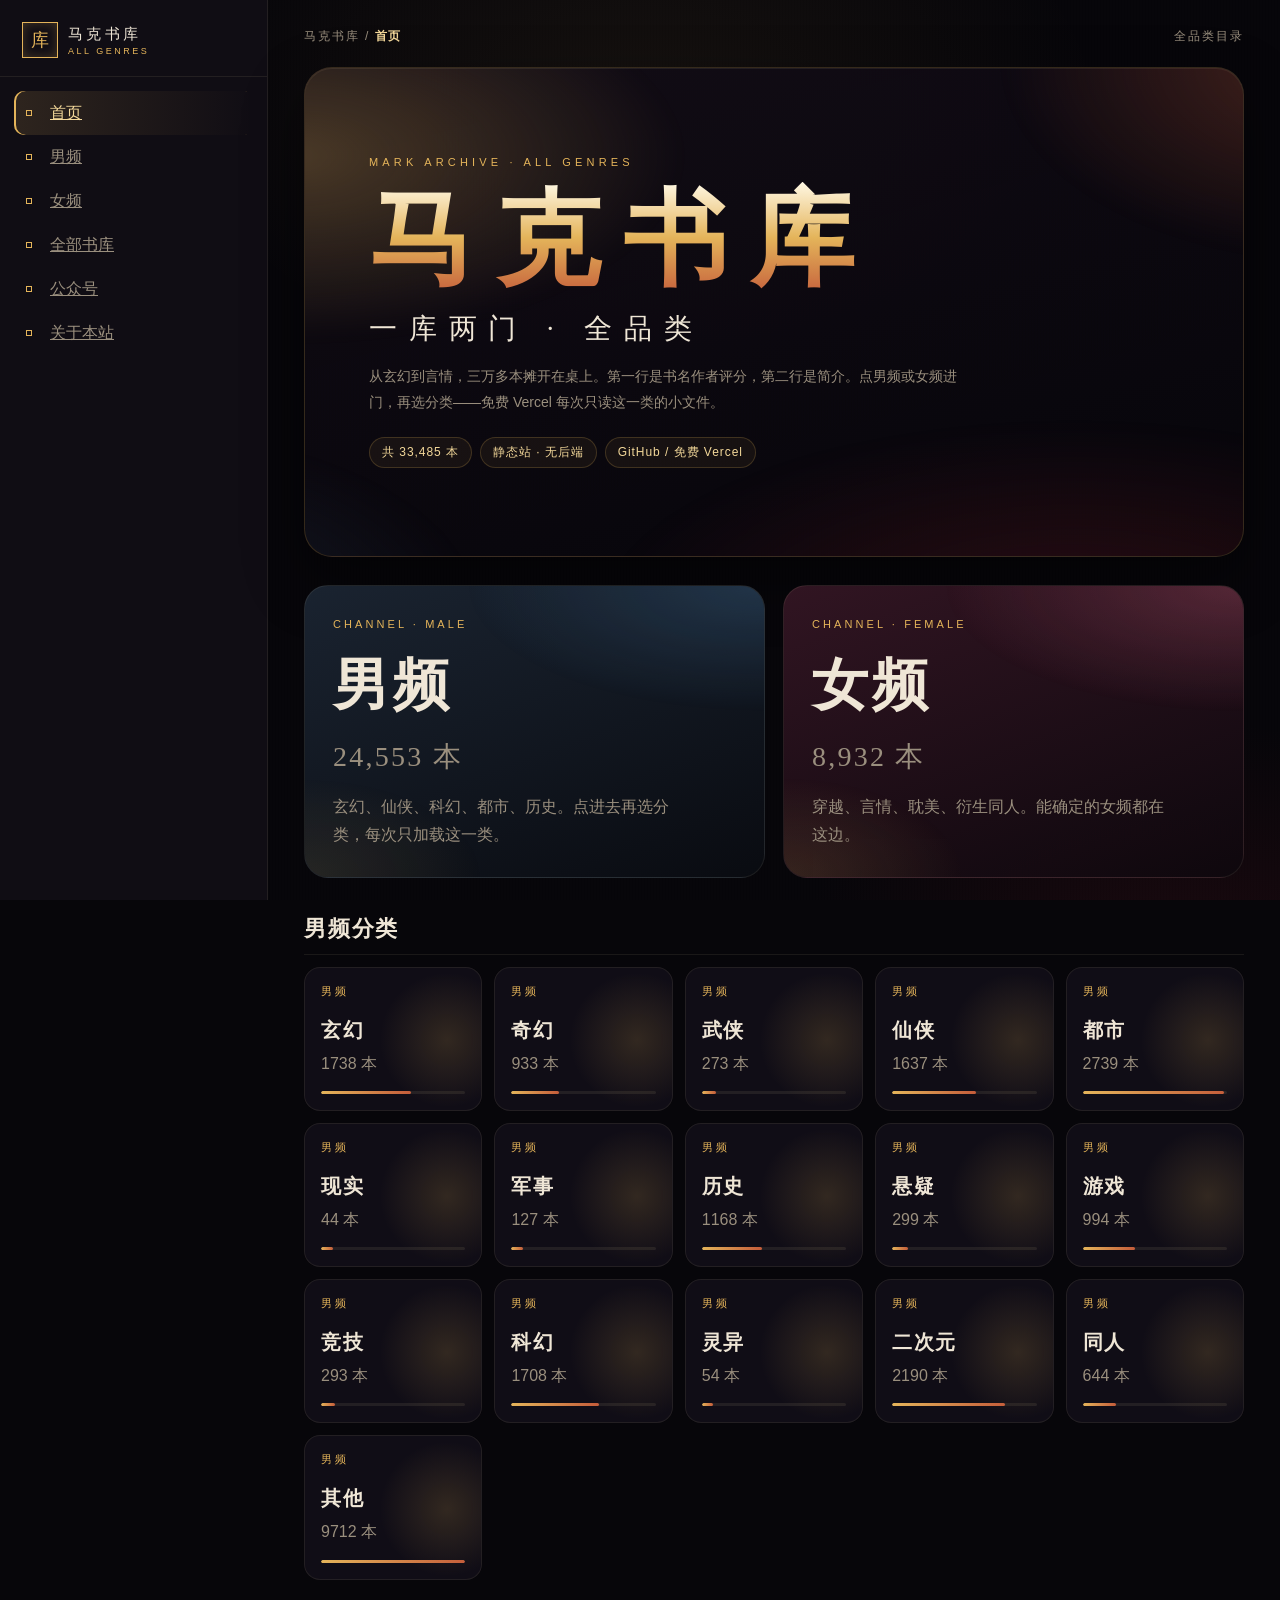
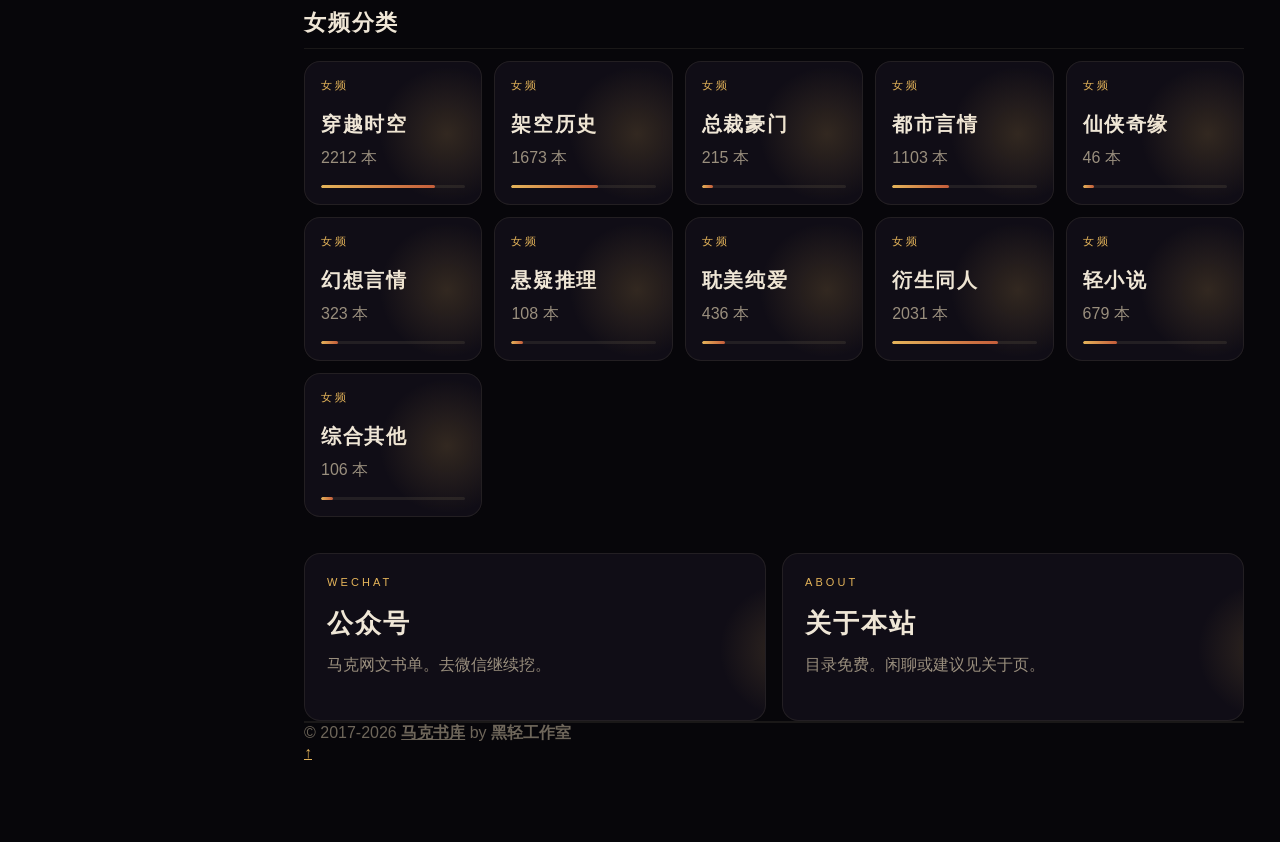
==== cn/index.html @ 779241f4 "Publish 马克书库 static catalog Co-authored-by: Cursor <cursoragent@cursor.com>" ====
<!DOCTYPE html>
<html lang="zh">

<head>
    <meta charset="utf-8">
    <meta http-equiv="X-UA-Compatible" content="IE=edge">
    <meta name="viewport" content="width=device-width, initial-scale=1.0, viewport-fit=cover" />
    <meta name="theme-color" content="#07060a">
    <meta name="author" content="黑轻工作室" />
    <title>马克书库 - 全品类网文目录</title>
    <meta name="keywords" content="网文推书网,全品类书库,马克书库,男频,女频">
    <meta name="description" content="三万三千本全品类网文目录：男频女频分开，书名、作者、评分、简介。静态托管于 GitHub / 免费 Vercel。">
    <link rel="shortcut icon" href="../assets/images/favicon.png">
    <link rel="stylesheet" href="../assets/css/theme.css">
</head>

<body class="page-body dl-site">
    <div class="page-container">
        <div class="sidebar-menu toggle-others fixed">
            <div class="sidebar-menu-inner">
                <header class="logo-env">
                    <div class="logo">
                        <a href="index.html" class="logo-expanded"></a>
                    </div>
                    <div class="mobile-menu-toggle visible-xs">
                        <a href="#" data-toggle="mobile-menu" aria-label="菜单"></a>
                    </div>
                </header>
                <ul id="main-menu" class="main-menu"></ul>
            </div>
        </div>
        <div class="main-content">
            <nav class="navbar user-info-navbar" hidden></nav>

            <section class="dl-stage">
                <div class="dl-stage-aurora" aria-hidden="true"></div>
                <p class="dl-eyebrow">MARK ARCHIVE · ALL GENRES</p>
                <h1 class="dl-title">马克书库</h1>
                <p class="dl-tag">一库两门 · 全品类</p>
                <p class="dl-sub">从玄幻到言情，三万多本摊开在桌上。第一行是书名作者评分，第二行是简介。点男频或女频进门，再选分类——免费 Vercel 每次只读这一类的小文件。</p>
                <div class="dl-hero-meta">
                    <span class="dl-chip" id="homeCount">载入书目中…</span>
                    <span class="dl-chip">静态站 · 无后端</span>
                    <span class="dl-chip">GitHub / 免费 Vercel</span>
                </div>
            </section>

            <div id="channelGates" class="dl-split"></div>
            <div id="catGrid"></div>

            <section class="dl-portals dl-portals-mini">
                <a class="dl-portal" href="picture.html">
                    <span class="dl-kicker">WECHAT</span>
                    <h2>公众号</h2>
                    <p>马克网文书单。去微信继续挖。</p>
                </a>
                <a class="dl-portal" href="about.html">
                    <span class="dl-kicker">ABOUT</span>
                    <h2>关于本站</h2>
                    <p>目录免费。闲聊或建议见关于页。</p>
                </a>
            </section>

            <footer class="main-footer sticky footer-type-1">
                <div class="footer-inner">
                    <div class="footer-text">
                        &copy; 2017-2026
                        <a href="about.html"><strong>马克书库</strong></a>
                        by <strong>黑轻工作室</strong>
                    </div>
                    <div class="go-up">
                        <a href="#" rel="go-top"><i class="fa-angle-up"></i></a>
                    </div>
                </div>
            </footer>
        </div>
    </div>
    <script src="../assets/js/theme.js"></script>
    <script src="../assets/js/catalog.js"></script>
</body>

</html>
---- assets/css/theme.css ----
/* 马克书库 — static archive skin. No build step. */

:root {
  --dl-bg: #07060a;
  --dl-bg-2: #0d0b12;
  --dl-panel: rgba(20, 16, 26, 0.78);
  --dl-panel-2: rgba(32, 24, 36, 0.92);
  --dl-line: rgba(228, 180, 90, 0.2);
  --dl-line-2: rgba(255, 236, 190, 0.08);
  --dl-gold: #e4b45a;
  --dl-gold-2: #f3d89a;
  --dl-ember: #c45c3a;
  --dl-crimson: #8b1e2d;
  --dl-text: #efe6d6;
  --dl-muted: #9a8f7e;
  --dl-dim: #6e665a;
  --dl-ink: #120e16;
  --dl-shadow: 0 24px 60px rgba(0, 0, 0, 0.45);
  --dl-radius: 16px;
  --dl-side: 268px;
  --dl-top: 58px;
  --mx: 50%;
  --my: 18%;
  --font-sans: "PingFang SC", "Hiragino Sans GB", "Microsoft YaHei UI", "Microsoft YaHei", "Noto Sans SC", sans-serif;
  --font-serif: "Songti SC", "Noto Serif SC", "STSong", "SimSun", "Source Han Serif SC", serif;
}

*,
*::before,
*::after {
  box-sizing: border-box;
}

html {
  scroll-behavior: smooth;
  background: var(--dl-bg);
}

html,
body.dl-site,
body.page-body {
  background: var(--dl-bg) !important;
  color: var(--dl-text) !important;
  font-family: var(--font-sans) !important;
  min-height: 100%;
  margin: 0;
  overflow-x: hidden;
  -webkit-font-smoothing: antialiased;
}

body.dl-site {
  position: relative;
}

body.dl-site::before {
  content: "";
  position: fixed;
  inset: 0;
  z-index: 0;
  pointer-events: none;
  background:
    radial-gradient(800px 480px at 50% 12%, rgba(228, 180, 90, 0.07), transparent 58%),
    radial-gradient(640px 420px at 92% 108%, rgba(139, 30, 45, 0.16), transparent 60%),
    #07060a;
}

.dl-site .page-container {
  display: flex;
  align-items: stretch;
  min-height: 100vh;
  position: relative;
  z-index: 1;
}

.dl-site .sidebar-menu {
  flex: 0 0 var(--dl-side);
  width: var(--dl-side) !important;
}

.dl-site .sidebar-menu.fixed .sidebar-menu-inner,
.dl-site .sidebar-menu .sidebar-menu-inner {
  position: fixed;
  top: 0;
  bottom: 0;
  left: 0;
  width: var(--dl-side);
  overflow-y: auto;
  overscroll-behavior: contain;
}

.dl-site .main-content {
  flex: 1;
  min-width: 0;
}

.dl-site .main-menu {
  list-style: none;
  margin: 0;
  padding: 0;
}

.dl-site .visible-xs {
  display: none;
}

.dl-dot {
  width: 6px;
  height: 6px;
  border: 1px solid var(--dl-gold);
  display: inline-block;
  margin-right: 10px;
  flex: 0 0 auto;
}

.dl-burger {
  width: 18px;
  height: 2px;
  background: currentColor;
  display: block;
  position: relative;
  box-shadow: 0 -6px 0 currentColor, 0 6px 0 currentColor;
}

.dl-site .go-up a i {
  display: none;
}

.dl-site .go-up a::after {
  content: "↑";
}

.dl-site a {
  color: var(--dl-gold-2);
}

.dl-site a:hover {
  color: #fff6d8;
}

.dl-site .page-container,
.dl-site .main-content,
.dl-site .panel,
.dl-site .panel-default,
.dl-site .panel-body,
.dl-site .boxed-container {
  background: transparent !important;
  color: inherit !important;
  box-shadow: none !important;
  border: 0 !important;
}

.dl-site .page-container .main-content {
  padding: 28px 36px 80px !important;
}

/* ---------- Sidebar / chrome ---------- */

.dl-site .sidebar-menu {
  background: transparent !important;
}

.dl-site .sidebar-menu .sidebar-menu-inner,
.dl-site .sidebar-menu.fixed .sidebar-menu-inner {
  background: #100d14 !important;
  border-right: 1px solid var(--dl-line-2);
}

.dl-site .sidebar-menu .logo-env {
  padding: 22px 22px 18px !important;
  border-bottom: 1px solid var(--dl-line-2) !important;
  display: flex;
  align-items: center;
  justify-content: space-between;
}

.dl-site .logo a,
.dl-site .navbar-brand .logo {
  display: flex !important;
  align-items: center;
  gap: 10px;
  text-decoration: none !important;
  color: var(--dl-text) !important;
}

.dl-site .logo .logo-collapsed {
  display: none !important;
}

.dl-site .sidebar-menu.collapsed .logo .logo-expanded {
  display: none !important;
}

.dl-site .sidebar-menu.collapsed .logo .logo-collapsed {
  display: flex !important;
}

.dl-site .logo a:not(.dl-branded)::after {
  content: "马克书库";
  font-family: var(--font-serif);
  letter-spacing: 0.22em;
  font-size: 15px;
  color: var(--dl-text);
}

.dl-mark {
  width: 36px;
  height: 36px;
  border: 1px solid var(--dl-gold);
  color: var(--dl-gold);
  font-family: var(--font-serif);
  font-size: 18px;
  display: inline-flex;
  align-items: center;
  justify-content: center;
  box-shadow: inset 0 0 12px rgba(228, 180, 90, 0.25);
  flex: 0 0 auto;
}

.dl-brand {
  font-family: var(--font-serif);
  letter-spacing: 0.22em;
  font-size: 15px;
  color: var(--dl-text);
}

.dl-brand small {
  display: block;
  letter-spacing: 0.28em;
  font-size: 9px;
  color: var(--dl-gold);
  font-family: var(--font-sans);
  margin-top: 2px;
}

.dl-site .sidebar-menu .main-menu {
  padding: 14px 14px 32px !important;
  margin: 0 !important;
}

.dl-site .sidebar-menu .main-menu a {
  color: var(--dl-muted) !important;
  border-bottom: 0 !important;
  border-radius: 10px;
  padding: 11px 12px !important;
  min-height: 44px;
  display: flex !important;
  align-items: center;
  gap: 8px;
  transition: background 0.2s ease, color 0.2s ease, box-shadow 0.2s ease;
}

.dl-site .sidebar-menu .main-menu a > i {
  color: var(--dl-gold);
  width: 18px;
  text-align: center;
}

.dl-site .sidebar-menu .main-menu a:hover,
.dl-site .sidebar-menu .main-menu li.active > a {
  background: linear-gradient(90deg, rgba(228, 180, 90, 0.14), transparent) !important;
  color: var(--dl-gold-2) !important;
  box-shadow: inset 2px 0 0 var(--dl-gold);
}

.dl-nav-label {
  display: block;
  padding: 18px 12px 8px;
  font-size: 10px;
  letter-spacing: 0.32em;
  color: var(--dl-dim);
  text-transform: uppercase;
}

.dl-site .navbar.user-info-navbar {
  display: none !important;
}

.dl-crumb {
  display: flex;
  align-items: center;
  justify-content: space-between;
  gap: 12px;
  margin-bottom: 22px;
  color: var(--dl-muted);
  font-size: 12px;
  letter-spacing: 0.16em;
}

.dl-crumb b {
  color: var(--dl-gold-2);
  font-weight: 600;
  letter-spacing: 0.08em;
}

/* ---------- Hero / portals ---------- */

.dl-hero {
  position: relative;
  overflow: hidden;
  border: 1px solid var(--dl-line);
  border-radius: 22px;
  padding: clamp(28px, 5vw, 64px) clamp(20px, 4vw, 56px);
  margin-bottom: 28px;
  background:
    radial-gradient(80% 80% at 100% 0%, rgba(196, 92, 58, 0.18), transparent 50%),
    radial-gradient(70% 90% at 0% 100%, rgba(228, 180, 90, 0.1), transparent 46%),
    linear-gradient(160deg, rgba(18, 14, 22, 0.9), rgba(8, 6, 10, 0.92));
  box-shadow: var(--dl-shadow);
}

.dl-hero::before {
  content: "CATALOG";
  position: absolute;
  right: -8px;
  top: 18%;
  font-size: clamp(64px, 14vw, 180px);
  font-weight: 700;
  letter-spacing: 0.04em;
  color: rgba(255, 255, 255, 0.03);
  writing-mode: vertical-rl;
  pointer-events: none;
}

.dl-eyebrow {
  color: var(--dl-gold);
  letter-spacing: 0.38em;
  font-size: 11px;
  margin: 0 0 14px;
}

.dl-title {
  font-family: var(--font-serif);
  font-size: clamp(36px, 7vw, 84px);
  line-height: 1.12;
  letter-spacing: 0.18em;
  margin: 0 0 12px;
  background: linear-gradient(180deg, #fff8e4 0%, #e4b45a 48%, #c45c3a 100%);
  -webkit-background-clip: text;
  background-clip: text;
  -webkit-text-fill-color: transparent;
  text-shadow: none;
}

.dl-tag {
  font-family: var(--font-serif);
  font-size: clamp(18px, 3vw, 28px);
  color: var(--dl-text);
  letter-spacing: 0.42em;
  margin: 0 0 16px;
}

.dl-sub {
  max-width: 42em;
  color: var(--dl-muted);
  margin: 0;
  line-height: 1.8;
  font-size: 14px;
}

.dl-hero-meta {
  display: flex;
  flex-wrap: wrap;
  gap: 8px;
  margin-top: 22px;
}

.dl-chip {
  display: inline-flex;
  align-items: center;
  gap: 6px;
  border: 1px solid var(--dl-line);
  color: var(--dl-gold-2);
  border-radius: 999px;
  padding: 6px 12px;
  font-size: 12px;
  letter-spacing: 0.08em;
  background: rgba(228, 180, 90, 0.06);
}

.dl-portals {
  display: grid;
  grid-template-columns: repeat(2, minmax(0, 1fr));
  gap: 16px;
}

.dl-portal {
  position: relative;
  display: block;
  text-decoration: none !important;
  color: var(--dl-text) !important;
  border: 1px solid var(--dl-line-2);
  border-radius: var(--dl-radius);
  padding: 22px 22px 20px;
  min-height: 168px;
  background: var(--dl-panel);
  overflow: hidden;
  transition: transform 0.25s ease, border-color 0.25s ease, box-shadow 0.25s ease;
}

.dl-portal::after {
  content: "";
  position: absolute;
  inset: auto -20% 0 auto;
  width: 140px;
  height: 140px;
  background: radial-gradient(circle, rgba(228, 180, 90, 0.16), transparent 68%);
  pointer-events: none;
}

.dl-portal:hover,
.dl-portal:focus {
  transform: translateY(-6px);
  border-color: var(--dl-gold);
  box-shadow: 0 18px 40px rgba(0, 0, 0, 0.35), 0 0 0 1px rgba(228, 180, 90, 0.2);
  color: #fff !important;
}

.dl-kicker {
  display: block;
  font-size: 11px;
  letter-spacing: 0.28em;
  color: var(--dl-gold);
  margin-bottom: 18px;
}

.dl-portal h2,
.dl-portal h3 {
  font-family: var(--font-serif);
  font-size: 26px;
  letter-spacing: 0.12em;
  margin: 0 0 10px;
  color: inherit;
}

.dl-portal p {
  margin: 0;
  color: var(--dl-muted);
  line-height: 1.7;
}

@keyframes dl-drift {
  0% { transform: translate3d(-6%, -2%, 0) scale(1); }
  50% { transform: translate3d(8%, 10%, 0) scale(1.12); }
  100% { transform: translate3d(-6%, -2%, 0) scale(1); }
}

body.dl-site::after {
  content: "";
  position: fixed;
  inset: 0;
  z-index: 0;
  pointer-events: none;
  opacity: 0.35;
  background-image:
    repeating-linear-gradient(0deg, transparent, transparent 2px, rgba(255, 255, 255, 0.015) 3px),
    repeating-linear-gradient(90deg, transparent, transparent 2px, rgba(0, 0, 0, 0.08) 3px);
}

.dl-stage {
  position: relative;
  overflow: hidden;
  isolation: isolate;
  border: 1px solid var(--dl-line);
  border-radius: 28px;
  padding: clamp(36px, 7vw, 88px) clamp(22px, 5vw, 64px);
  margin-bottom: 28px;
  background:
    linear-gradient(165deg, rgba(18, 12, 22, 0.92), rgba(7, 6, 10, 0.88));
  box-shadow: var(--dl-shadow), inset 0 1px 0 rgba(255, 236, 190, 0.08);
}

.dl-stage-aurora {
  position: absolute;
  inset: -30%;
  z-index: -1;
  background:
    radial-gradient(42% 38% at 18% 30%, rgba(228, 180, 90, 0.28), transparent 62%),
    radial-gradient(38% 42% at 88% 18%, rgba(196, 92, 58, 0.32), transparent 60%),
    radial-gradient(50% 40% at 70% 90%, rgba(139, 30, 45, 0.28), transparent 64%),
    radial-gradient(36% 36% at 8% 88%, rgba(90, 140, 180, 0.16), transparent 62%);
  filter: blur(8px);
  animation: dl-drift 16s ease-in-out infinite;
}

.dl-stage .dl-title {
  font-size: clamp(42px, 9vw, 104px);
  letter-spacing: 0.22em;
}

.dl-split {
  display: grid;
  grid-template-columns: 1fr 1fr;
  gap: 18px;
  margin: 0 0 36px;
}

.dl-gate {
  position: relative;
  display: block;
  overflow: hidden;
  text-decoration: none !important;
  color: var(--dl-text) !important;
  min-height: 240px;
  padding: 32px 28px 28px;
  border-radius: 24px;
  border: 1px solid var(--dl-line-2);
  transition: transform 0.35s ease, border-color 0.35s ease, box-shadow 0.35s ease;
}

.dl-gate::before {
  content: "";
  position: absolute;
  inset: 0;
  pointer-events: none;
  opacity: 0.9;
}

.dl-gate-male {
  background:
    linear-gradient(160deg, rgba(28, 38, 52, 0.92), rgba(10, 12, 18, 0.94));
}

.dl-gate-male::before {
  background:
    radial-gradient(120% 80% at 100% 0%, rgba(90, 160, 220, 0.22), transparent 55%),
    radial-gradient(80% 70% at 0% 100%, rgba(228, 180, 90, 0.12), transparent 50%);
}

.dl-gate-female {
  background:
    linear-gradient(160deg, rgba(52, 22, 36, 0.94), rgba(14, 8, 14, 0.94));
}

.dl-gate-female::before {
  background:
    radial-gradient(120% 80% at 100% 0%, rgba(232, 110, 140, 0.28), transparent 55%),
    radial-gradient(80% 70% at 0% 100%, rgba(228, 180, 90, 0.16), transparent 50%);
}

.dl-gate:hover,
.dl-gate:focus {
  transform: translateY(-8px) scale(1.01);
  border-color: var(--dl-gold);
  box-shadow: 0 28px 60px rgba(0, 0, 0, 0.45), 0 0 40px rgba(228, 180, 90, 0.12);
  color: #fff !important;
}

.dl-gate h2 {
  position: relative;
  font-family: var(--font-serif);
  font-size: clamp(36px, 5vw, 56px);
  letter-spacing: 0.2em;
  margin: 12px 0 8px;
}

.dl-gate-count {
  position: relative;
  font-family: var(--font-serif);
  font-size: 28px;
  color: var(--dl-gold-2);
  margin: 0 0 12px !important;
  letter-spacing: 0.08em;
}

.dl-gate p {
  position: relative;
  max-width: 22em;
  color: var(--dl-muted);
  line-height: 1.75;
  margin: 0;
}

.dl-portals-mini {
  margin-top: 36px;
}

.dl-bar {
  display: block;
  height: 3px;
  margin-top: 14px;
  background: rgba(255, 236, 190, 0.08);
  border-radius: 99px;
  overflow: hidden;
}

.dl-bar i {
  display: block;
  height: 100%;
  background: linear-gradient(90deg, var(--dl-gold), var(--dl-ember));
  border-radius: 99px;
}

.dl-cat-card {
  backdrop-filter: blur(8px);
}

.dl-cat-card:hover .dl-bar i {
  filter: brightness(1.2);
}

.dl-site h3,
.dl-site h4,
.dl-site h5,
.dl-site h1,
.dl-site h2 {
  color: var(--dl-text) !important;
  font-family: var(--font-serif);
  letter-spacing: 0.08em;
  scroll-margin-top: 84px;
}

.dl-site h3 {
  font-size: 22px;
  margin: 36px 0 16px;
  padding-bottom: 10px;
  border-bottom: 1px solid var(--dl-line-2);
}

.dl-site h4 {
  font-size: 16px;
  color: var(--dl-gold-2) !important;
  margin: 22px 0 10px;
}

/* ---------- About cards ---------- */

.dl-era {
  border: 1px solid var(--dl-line-2);
  background: var(--dl-panel);
  border-radius: 14px;
  padding: 16px 16px 14px;
  margin: 0 0 14px;
}

.dl-era h4,
.dl-era h5 {
  margin: 0 0 10px !important;
  color: var(--dl-gold-2) !important;
}

.dl-era-body {
  color: var(--dl-muted);
  line-height: 1.85;
}

/* ---------- Toolbar ---------- */

.dl-toolbar {
  display: flex;
  flex-wrap: wrap;
  gap: 10px;
  margin: 8px 0 18px;
  padding: 14px;
  border: 1px solid var(--dl-line-2);
  border-radius: 14px;
  background: rgba(16, 12, 20, 0.7);
}

.dl-site #nameFilter,
.dl-site #categoryFilter,
.dl-site #ratingFilter,
.dl-site .dl-search,
.dl-site input[type="text"],
.dl-site input[type="search"],
.dl-site select {
  background: #120f16 !important;
  color: var(--dl-text) !important;
  border: 1px solid var(--dl-line) !important;
  border-radius: 10px !important;
  min-height: 44px;
  padding: 8px 12px !important;
  font-size: 14px;
  outline: none;
  flex: 1 1 180px;
}

.dl-site #nameFilter:focus,
.dl-site select:focus {
  box-shadow: 0 0 0 3px rgba(228, 180, 90, 0.18);
}

.dl-pager {
  display: flex;
  align-items: center;
  flex-wrap: wrap;
  gap: 10px 14px;
  margin: 8px 0 20px;
}

.dl-pager[hidden],
#bookCards[hidden],
#catalogPicker[hidden] {
  display: none !important;
}

.dl-page-info {
  color: var(--dl-muted);
  letter-spacing: 0.08em;
  font-size: 13px;
  min-width: 7em;
}

.dl-site #prevPage,
.dl-site #nextPage,
.dl-btn {
  min-height: 44px;
  padding: 0 18px;
  border-radius: 999px;
  border: 1px solid var(--dl-gold);
  background: transparent;
  color: var(--dl-gold-2);
  letter-spacing: 0.12em;
  margin-right: 8px;
  margin-bottom: 8px;
}

.dl-site #prevPage:hover,
.dl-site #nextPage:hover,
.dl-btn:hover {
  background: var(--dl-gold);
  color: #1a1208;
}

.dl-site #prevPage:disabled,
.dl-site #nextPage:disabled {
  opacity: 0.35;
  cursor: not-allowed;
}

.dl-count {
  color: var(--dl-muted);
  font-size: 13px;
  margin: 0 0 12px;
}

/* ---------- About / wechat / 404 ---------- */

.dl-prose,
.dl-site blockquote {
  color: var(--dl-muted);
  font-size: 15px;
  line-height: 1.95;
  border: 0 !important;
  background: transparent !important;
  padding: 0 !important;
}

.dl-prose p,
.dl-site blockquote p {
  margin: 0 0 1em;
}

.dl-wechat {
  min-height: 56vh;
  display: flex;
  flex-direction: column;
  align-items: center;
  justify-content: center;
  text-align: center;
  border: 1px solid var(--dl-line);
  border-radius: 22px;
  padding: 40px 20px;
  background:
    radial-gradient(60% 80% at 50% 0%, rgba(228, 180, 90, 0.14), transparent 60%),
    var(--dl-panel);
}

.dl-wechat .dl-mark {
  width: 72px;
  height: 72px;
  font-size: 34px;
  margin-bottom: 18px;
}

.dl-wechat h1 {
  letter-spacing: 0.2em;
  margin-bottom: 8px;
}

.dl-wechat p {
  color: var(--dl-muted);
}

.dl-qr {
  display: block;
  width: min(280px, 72vw);
  height: auto;
  margin: 20px auto 0;
  padding: 10px;
  background: #fff;
  border-radius: 8px;
}

.dl-prose .dl-qr {
  margin: 4px 0 16px;
  margin-left: 0;
}

.dl-404 {
  min-height: 100vh;
  display: flex;
  align-items: center;
  padding: 8vh 8vw;
  background: #07060a;
  color: #efe6d6;
  font-family: var(--font-sans);
}

.dl-404 h1 {
  font-family: var(--font-serif);
  font-size: clamp(64px, 14vw, 140px);
  margin: 0;
  background: linear-gradient(180deg, #fff8e4, #c45c3a);
  -webkit-background-clip: text;
  background-clip: text;
  -webkit-text-fill-color: transparent;
}

.dl-404 a {
  color: #e4b45a;
}

/* ---------- Footer ---------- */

.dl-site footer.main-footer,
.dl-site .main-footer.footer-type-1,
.dl-site .footer-inner {
  background: transparent !important;
  border-top: 1px solid var(--dl-line-2) !important;
  color: var(--dl-dim) !important;
}

.dl-site .footer-text,
.dl-site .footer-text a {
  color: var(--dl-dim) !important;
}

.dl-site .go-up a {
  color: var(--dl-gold) !important;
}

.dl-backdrop {
  display: none;
  position: fixed;
  inset: 0;
  background: rgba(0, 0, 0, 0.55);
  z-index: 205;
}

body.dl-nav-open .dl-backdrop {
  display: block;
}

/* ---------- Catalog cards ---------- */

.dl-cat-head {
  margin: 28px 0 12px !important;
  border-bottom: 1px solid var(--dl-line-2);
  padding-bottom: 8px;
}

.dl-cat-grid {
  display: grid;
  grid-template-columns: repeat(auto-fill, minmax(160px, 1fr));
  gap: 12px;
  margin-bottom: 8px;
}

.dl-cat-card {
  min-height: 120px !important;
  padding: 16px !important;
}

.dl-cat-card h2 {
  font-size: 20px !important;
  margin-bottom: 6px !important;
}

.dl-card-grid {
  display: flex;
  flex-direction: column;
  gap: 14px;
  margin: 8px 0 18px;
}

.dl-card {
  border: 0;
  border-bottom: 1px solid var(--dl-line-2);
  border-radius: 0;
  background: transparent;
  padding: 0 0 14px;
  display: flex;
  flex-direction: column;
  min-height: 0;
}

.dl-card-top {
  display: flex;
  gap: 12px;
  align-items: flex-start;
}

.dl-score {
  flex: 0 0 52px;
  width: 52px;
  height: 52px;
  border: 1px solid var(--dl-gold);
  border-radius: 12px;
  display: flex;
  align-items: center;
  justify-content: center;
  color: var(--dl-gold-2);
  font-family: var(--font-serif);
  font-size: 18px;
  background: rgba(228, 180, 90, 0.08);
}

.dl-card h3 {
  margin: 0 0 6px !important;
  font-size: 18px !important;
  letter-spacing: 0.04em !important;
  border: 0 !important;
  padding: 0 !important;
  color: var(--dl-text) !important;
}

.dl-book-line {
  margin: 0;
  color: var(--dl-text);
  font-size: 15px;
  line-height: 1.65;
  word-break: break-word;
}

.dl-book-line .dl-book-link {
  margin: 0;
  align-self: auto;
  display: inline;
}

.dl-meta {
  margin: 0;
  color: var(--dl-muted);
  font-size: 12px;
  line-height: 1.6;
}

.dl-intro {
  margin: 6px 0 0;
  color: var(--dl-muted);
  font-size: 13px;
  line-height: 1.75;
  white-space: pre-wrap;
  word-break: break-word;
  overflow-wrap: anywhere;
}

.dl-intro.is-empty {
  opacity: 0.45;
  font-style: italic;
}

.dl-book-link {
  margin-top: 12px;
  align-self: flex-start;
  font-size: 12px;
  letter-spacing: 0.12em;
}

.dl-empty {
  color: var(--dl-muted);
  padding: 24px 8px;
}

.dl-site #catalogStatus {
  margin-bottom: 12px;
}

/* ---------- Mobile ---------- */

@media (max-width: 991px) {
  .dl-portals {
    grid-template-columns: 1fr;
  }

  .dl-split {
    grid-template-columns: 1fr;
  }

  .dl-gate {
    min-height: 0;
  }
}

@media (max-width: 768px) {
  .dl-site .page-container {
    display: block;
  }

  .dl-site .visible-xs {
    display: block !important;
  }

  .dl-site .main-menu {
    display: none;
  }

  .dl-site .page-container .main-content {
    padding: 16px 14px 72px !important;
  }

  .dl-site .page-container .sidebar-menu {
    width: 100% !important;
    z-index: 200;
  }

  .dl-site .page-container .sidebar-menu .sidebar-menu-inner {
    position: sticky !important;
    top: 0;
    z-index: 200;
    border-right: 0;
    border-bottom: 1px solid var(--dl-line-2);
    overflow: visible !important;
    backdrop-filter: none !important;
    -webkit-backdrop-filter: none !important;
    transform: none !important;
    filter: none !important;
  }

  .dl-site .sidebar-menu .logo-env {
    padding: 10px 14px !important;
    min-height: var(--dl-top);
    display: flex;
    align-items: center;
    justify-content: space-between;
  }

  .dl-site .logo-env .logo {
    float: none !important;
  }

  .dl-brand small {
    display: none;
  }

  .dl-site .page-container .sidebar-menu .sidebar-menu-inner .logo-env .mobile-menu-toggle a[data-toggle="user-info-menu"] {
    display: none !important;
  }

  .dl-site .page-container .sidebar-menu .sidebar-menu-inner .logo-env .mobile-menu-toggle a {
    width: 44px;
    height: 44px;
    margin: 0 !important;
    display: inline-flex !important;
    align-items: center;
    justify-content: center;
    color: var(--dl-gold) !important;
    border: 1px solid var(--dl-line);
    border-radius: 10px;
  }

  .dl-site .page-container .sidebar-menu .sidebar-menu-inner .main-menu.mobile-is-visible {
    display: block !important;
    position: fixed;
    left: 0;
    top: var(--dl-top);
    right: auto;
    bottom: 0;
    height: calc(100dvh - var(--dl-top));
    width: min(84vw, 340px);
    z-index: 220;
    background: #100d14;
    overflow-y: auto;
    padding: 8px 12px 40px !important;
    box-shadow: 24px 0 60px rgba(0, 0, 0, 0.5);
    overscroll-behavior: contain;
  }

  .dl-site .navbar.user-info-navbar,
  .dl-site .page-container .main-content .navbar.user-info-navbar.mobile-is-visible {
    display: none !important;
  }

  .dl-hero {
    padding: 28px 18px;
    border-radius: 16px;
  }

  .dl-title {
    letter-spacing: 0.08em;
  }

  .dl-tag {
    letter-spacing: 0.18em;
  }

  .dl-portal {
    min-height: 0;
    padding: 18px;
  }

  .dl-site #nameFilter,
  .dl-site #categoryFilter,
  .dl-site #ratingFilter,
  .dl-site input,
  .dl-site select {
    font-size: 16px !important;
  }

  body.dl-nav-open {
    overflow: hidden;
  }
}

@media (prefers-reduced-motion: reduce) {
  html {
    scroll-behavior: auto;
  }

  .dl-portal,
  .dl-site .sidebar-menu .main-menu a {
    transition: none !important;
  }

  .dl-portal:hover {
    transform: none;
  }

  body.dl-site::before {
    display: none;
  }
}

@media print {
  .dl-site .sidebar-menu,
  .dl-backdrop,
  body.dl-site::before {
    display: none !important;
  }
}
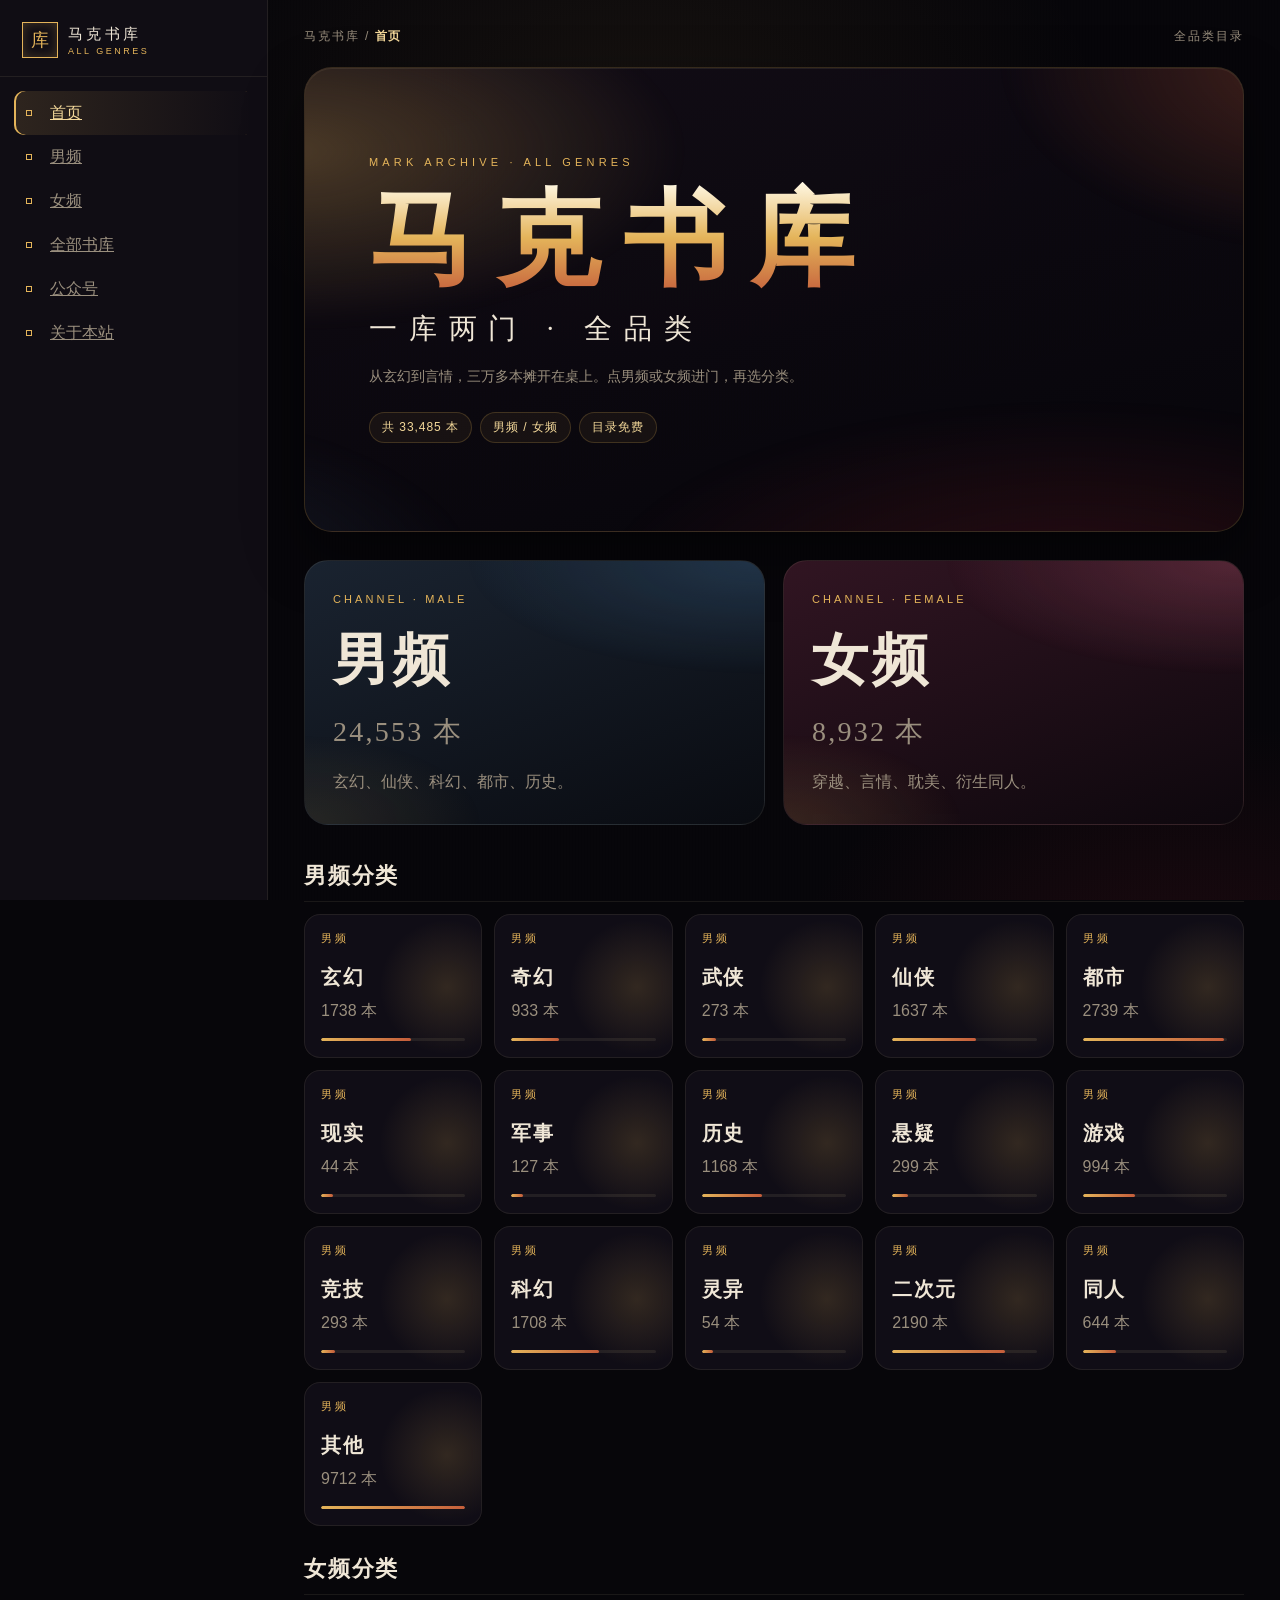
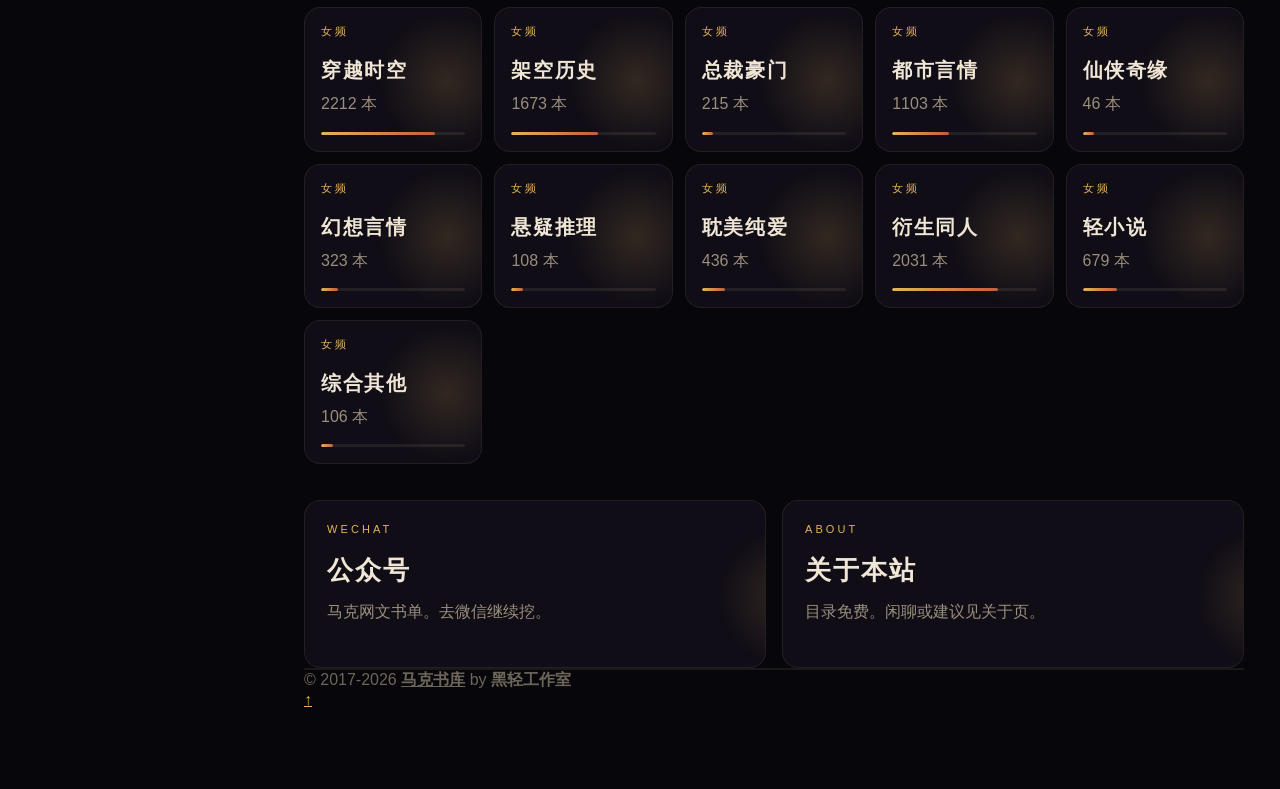
==== commit 4418f521: "Remove yousuu links and hosting jargon from public pages. Co-authored-by: Cursor <cursoragent@cursor" ====
--- a/cn/index.html
+++ b/cn/index.html
@@ -9,7 +9,7 @@
     <meta name="author" content="黑轻工作室" />
     <title>马克书库 - 全品类网文目录</title>
     <meta name="keywords" content="网文推书网,全品类书库,马克书库,男频,女频">
-    <meta name="description" content="三万三千本全品类网文目录：男频女频分开，书名、作者、评分、简介。静态托管于 GitHub / 免费 Vercel。">
+    <meta name="description" content="马克书库：三万多本全品类网文目录，男频女频分开，可查书名、作者、评分和简介。">
     <link rel="shortcut icon" href="../assets/images/favicon.png">
     <link rel="stylesheet" href="../assets/css/theme.css">
 </head>
@@ -37,11 +37,11 @@
                 <p class="dl-eyebrow">MARK ARCHIVE · ALL GENRES</p>
                 <h1 class="dl-title">马克书库</h1>
                 <p class="dl-tag">一库两门 · 全品类</p>
-                <p class="dl-sub">从玄幻到言情，三万多本摊开在桌上。第一行是书名作者评分，第二行是简介。点男频或女频进门，再选分类——免费 Vercel 每次只读这一类的小文件。</p>
+                <p class="dl-sub">从玄幻到言情，三万多本摊开在桌上。点男频或女频进门，再选分类。</p>
                 <div class="dl-hero-meta">
                     <span class="dl-chip" id="homeCount">载入书目中…</span>
-                    <span class="dl-chip">静态站 · 无后端</span>
-                    <span class="dl-chip">GitHub / 免费 Vercel</span>
+                    <span class="dl-chip">男频 / 女频</span>
+                    <span class="dl-chip">目录免费</span>
                 </div>
             </section>
 
--- a/assets/css/theme.css
+++ b/assets/css/theme.css
@@ -932,12 +932,6 @@
   word-break: break-word;
 }
 
-.dl-book-line .dl-book-link {
-  margin: 0;
-  align-self: auto;
-  display: inline;
-}
-
 .dl-meta {
   margin: 0;
   color: var(--dl-muted);
@@ -958,13 +952,6 @@
 .dl-intro.is-empty {
   opacity: 0.45;
   font-style: italic;
-}
-
-.dl-book-link {
-  margin-top: 12px;
-  align-self: flex-start;
-  font-size: 12px;
-  letter-spacing: 0.12em;
 }
 
 .dl-empty {
